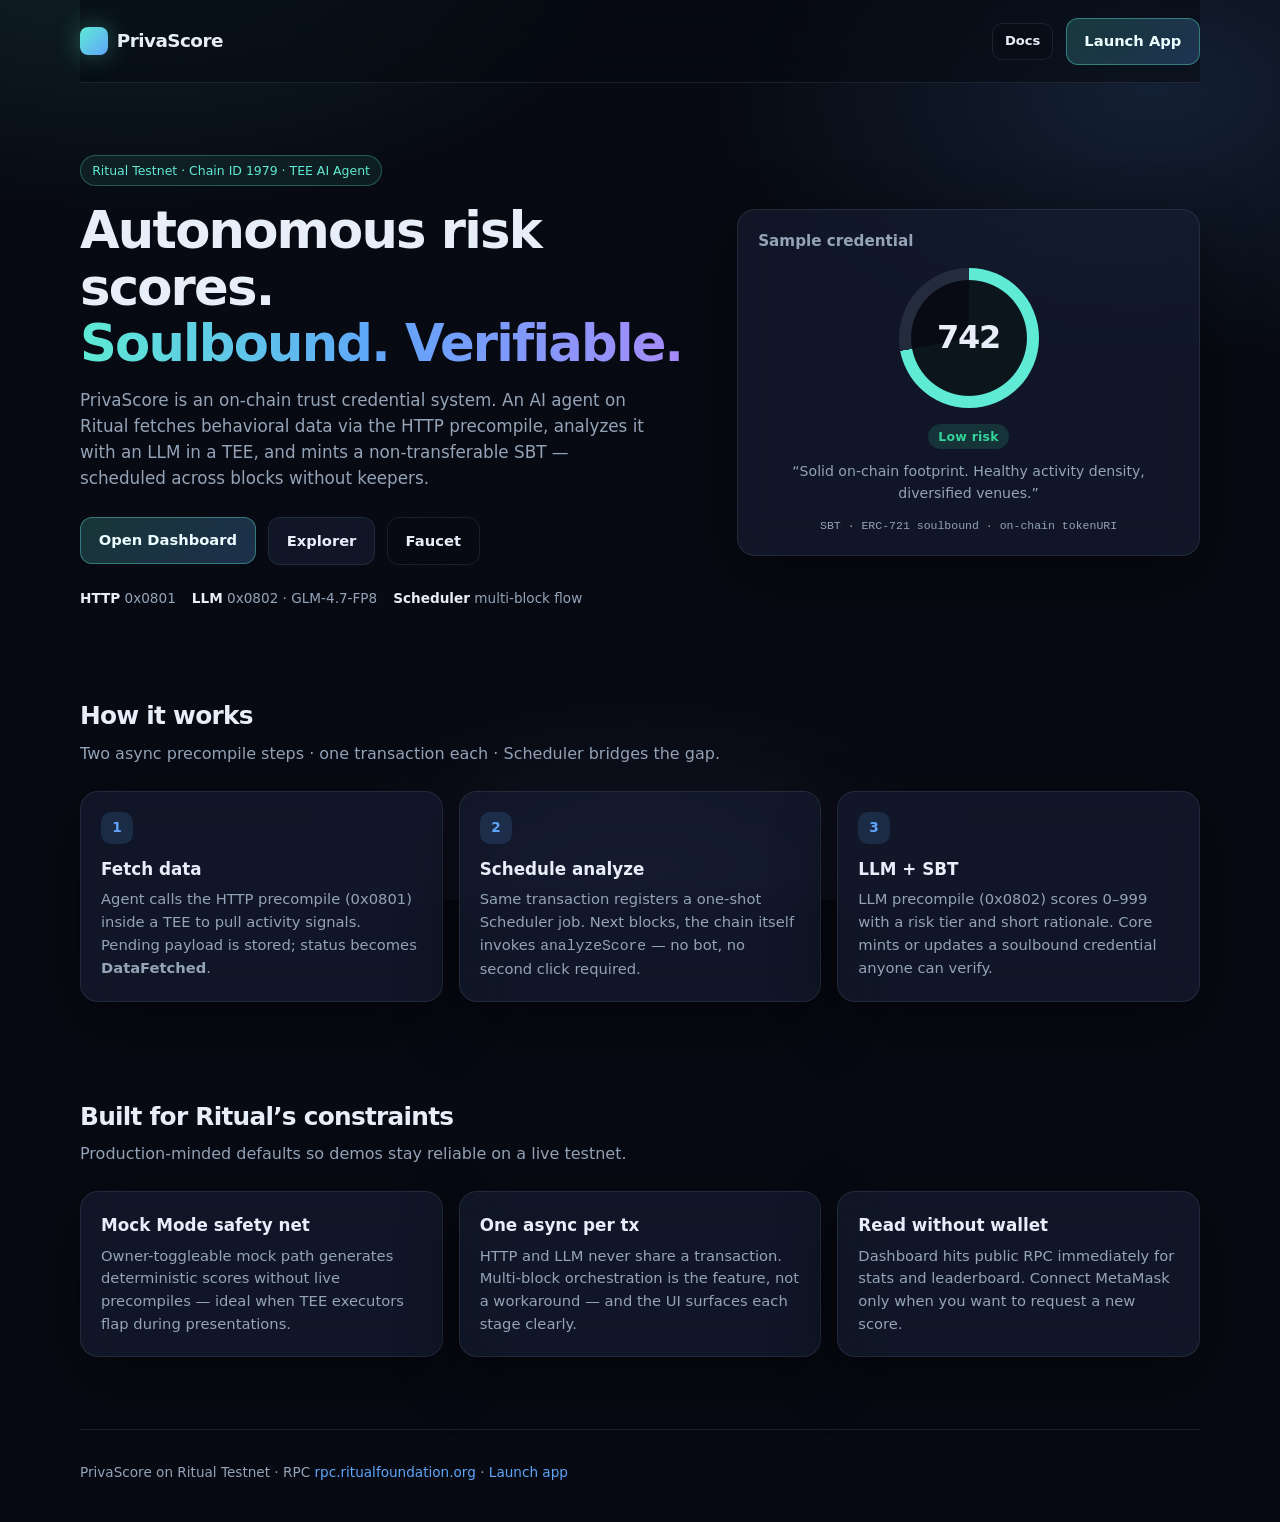
==== frontend/index.html @ 4072a8be "Initial commit: PrivaScore on Ritual Testnet Soulbound risk scores via HTTP+LLM precompiles, Schedul" ====
<!DOCTYPE html>
<html lang="en">
  <head>
    <meta charset="UTF-8" />
    <meta name="viewport" content="width=device-width, initial-scale=1" />
    <meta
      name="description"
      content="PrivaScore — autonomous on-chain risk & trust credentials powered by Ritual AI precompiles."
    />
    <title>PrivaScore · Ritual Testnet</title>
    <link rel="stylesheet" href="css/style.css" />
  </head>
  <body>
    <div class="container">
      <nav class="nav" aria-label="Primary">
        <div class="logo">
          <span class="logo-mark" aria-hidden="true"></span>
          PrivaScore
        </div>
        <div class="nav-actions">
          <a class="btn btn-ghost btn-sm" href="https://docs.ritualfoundation.org" target="_blank" rel="noopener">Docs</a>
          <a class="btn btn-primary" href="app.html">Launch App</a>
        </div>
      </nav>

      <header class="hero">
        <div>
          <div class="badge">Ritual Testnet · Chain ID 1979 · TEE AI Agent</div>
          <h1>
            Autonomous risk scores.<br />
            <span>Soulbound. Verifiable.</span>
          </h1>
          <p class="lead">
            PrivaScore is an on-chain trust credential system. An AI agent on Ritual fetches
            behavioral data via the HTTP precompile, analyzes it with an LLM in a TEE, and
            mints a non-transferable SBT — scheduled across blocks without keepers.
          </p>
          <div class="cta-row">
            <a class="btn btn-primary" href="app.html">Open Dashboard</a>
            <a class="btn" href="https://explorer.ritualfoundation.org" target="_blank" rel="noopener">Explorer</a>
            <a class="btn btn-ghost" href="https://faucet.ritualfoundation.org" target="_blank" rel="noopener">Faucet</a>
          </div>
          <div class="meta-row">
            <span><strong>HTTP</strong> 0x0801</span>
            <span><strong>LLM</strong> 0x0802 · GLM-4.7-FP8</span>
            <span><strong>Scheduler</strong> multi-block flow</span>
          </div>
        </div>
        <aside class="glass preview-card" aria-label="Sample credential">
          <h3>Sample credential</h3>
          <div class="score-ring" style="--p: 74">
            <strong>742</strong>
          </div>
          <div style="text-align: center; margin-bottom: 0.75rem">
            <span class="tier-pill tier-low">Low risk</span>
          </div>
          <p class="muted" style="font-size: 0.88rem; text-align: center">
            “Solid on-chain footprint. Healthy activity density, diversified venues.”
          </p>
          <p class="muted mono" style="font-size: 0.72rem; text-align: center; margin-top: 0.75rem">
            SBT · ERC-721 soulbound · on-chain tokenURI
          </p>
        </aside>
      </header>

      <section class="section">
        <h2>How it works</h2>
        <p class="sub">Two async precompile steps · one transaction each · Scheduler bridges the gap.</p>
        <div class="grid-3">
          <article class="glass step-card">
            <div class="step-num">1</div>
            <h3>Fetch data</h3>
            <p>
              Agent calls the HTTP precompile (0x0801) inside a TEE to pull activity signals.
              Pending payload is stored; status becomes <strong>DataFetched</strong>.
            </p>
          </article>
          <article class="glass step-card">
            <div class="step-num">2</div>
            <h3>Schedule analyze</h3>
            <p>
              Same transaction registers a one-shot Scheduler job. Next blocks, the chain
              itself invokes <code>analyzeScore</code> — no bot, no second click required.
            </p>
          </article>
          <article class="glass step-card">
            <div class="step-num">3</div>
            <h3>LLM + SBT</h3>
            <p>
              LLM precompile (0x0802) scores 0–999 with a risk tier and short rationale.
              Core mints or updates a soulbound credential anyone can verify.
            </p>
          </article>
        </div>
      </section>

      <section class="section">
        <h2>Built for Ritual’s constraints</h2>
        <p class="sub">Production-minded defaults so demos stay reliable on a live testnet.</p>
        <div class="grid-3">
          <article class="glass step-card">
            <h3>Mock Mode safety net</h3>
            <p>
              Owner-toggleable mock path generates deterministic scores without live precompiles —
              ideal when TEE executors flap during presentations.
            </p>
          </article>
          <article class="glass step-card">
            <h3>One async per tx</h3>
            <p>
              HTTP and LLM never share a transaction. Multi-block orchestration is the feature,
              not a workaround — and the UI surfaces each stage clearly.
            </p>
          </article>
          <article class="glass step-card">
            <h3>Read without wallet</h3>
            <p>
              Dashboard hits public RPC immediately for stats and leaderboard. Connect MetaMask
              only when you want to request a new score.
            </p>
          </article>
        </div>
      </section>

      <footer class="footer">
        <p>
          PrivaScore on Ritual Testnet · RPC
          <a href="https://rpc.ritualfoundation.org">rpc.ritualfoundation.org</a>
          ·
          <a href="app.html">Launch app</a>
        </p>
      </footer>
    </div>
  </body>
</html>
---- frontend/css/style.css ----
:root {
  --bg: #070a12;
  --bg-elevated: rgba(16, 22, 38, 0.72);
  --bg-card: rgba(22, 30, 52, 0.65);
  --border: rgba(148, 163, 184, 0.14);
  --border-strong: rgba(99, 179, 237, 0.35);
  --text: #e8eef9;
  --muted: #94a3b8;
  --accent: #5eead4;
  --accent-2: #60a5fa;
  --accent-3: #a78bfa;
  --danger: #fb7185;
  --warn: #fbbf24;
  --ok: #34d399;
  --glass: blur(18px);
  --radius: 18px;
  --shadow: 0 20px 60px rgba(0, 0, 0, 0.45);
  --font: "Segoe UI", ui-sans-serif, system-ui, -apple-system, sans-serif;
  --mono: ui-monospace, "Cascadia Code", "SF Mono", Menlo, Consolas, monospace;
}

* { box-sizing: border-box; margin: 0; padding: 0; }
html { scroll-behavior: smooth; }
body {
  font-family: var(--font);
  background: var(--bg);
  color: var(--text);
  min-height: 100vh;
  line-height: 1.55;
  overflow-x: hidden;
}
body::before {
  content: "";
  position: fixed;
  inset: 0;
  z-index: -1;
  background:
    radial-gradient(900px 500px at 10% -10%, rgba(94, 234, 212, 0.12), transparent 60%),
    radial-gradient(800px 500px at 90% 10%, rgba(96, 165, 250, 0.14), transparent 55%),
    radial-gradient(700px 400px at 50% 100%, rgba(167, 139, 250, 0.1), transparent 50%),
    var(--bg);
}

a { color: var(--accent); text-decoration: none; }
a:hover { text-decoration: underline; }

.container { width: min(1120px, 92vw); margin: 0 auto; }

/* Nav */
.nav {
  display: flex;
  align-items: center;
  justify-content: space-between;
  padding: 1.1rem 0;
  position: sticky;
  top: 0;
  z-index: 20;
  backdrop-filter: var(--glass);
  background: rgba(7, 10, 18, 0.55);
  border-bottom: 1px solid var(--border);
}
.logo {
  font-weight: 700;
  letter-spacing: -0.03em;
  font-size: 1.15rem;
  display: flex;
  align-items: center;
  gap: 0.55rem;
}
.logo-mark {
  width: 28px; height: 28px; border-radius: 8px;
  background: linear-gradient(135deg, var(--accent), var(--accent-2));
  box-shadow: 0 0 24px rgba(94, 234, 212, 0.35);
}
.nav-actions { display: flex; gap: 0.75rem; align-items: center; }

/* Buttons */
.btn {
  appearance: none;
  border: 1px solid var(--border);
  background: var(--bg-card);
  color: var(--text);
  border-radius: 12px;
  padding: 0.7rem 1.1rem;
  font-weight: 600;
  font-size: 0.92rem;
  cursor: pointer;
  transition: transform 120ms ease-out, border-color 120ms, background 120ms, box-shadow 120ms;
  backdrop-filter: var(--glass);
}
.btn:hover { border-color: var(--border-strong); transform: translateY(-1px); }
.btn:active { transform: scale(0.97); }
.btn:disabled { opacity: 0.5; cursor: not-allowed; transform: none; }
.btn-primary {
  background: linear-gradient(135deg, rgba(94, 234, 212, 0.2), rgba(96, 165, 250, 0.25));
  border-color: rgba(94, 234, 212, 0.4);
  color: #ecfeff;
}
.btn-primary:hover { box-shadow: 0 8px 28px rgba(94, 234, 212, 0.18); }
.btn-ghost { background: transparent; }
.btn-sm { padding: 0.45rem 0.75rem; font-size: 0.82rem; border-radius: 10px; }

/* Hero / landing */
.hero {
  padding: 4.5rem 0 3rem;
  display: grid;
  grid-template-columns: 1.2fr 0.9fr;
  gap: 2.5rem;
  align-items: center;
}
@media (max-width: 860px) {
  .hero { grid-template-columns: 1fr; padding-top: 2.5rem; }
}
.badge {
  display: inline-flex;
  gap: 0.4rem;
  align-items: center;
  font-size: 0.78rem;
  color: var(--accent);
  border: 1px solid rgba(94, 234, 212, 0.3);
  background: rgba(94, 234, 212, 0.08);
  padding: 0.3rem 0.7rem;
  border-radius: 999px;
  margin-bottom: 1rem;
}
.hero h1 {
  font-size: clamp(2.1rem, 4.5vw, 3.2rem);
  line-height: 1.1;
  letter-spacing: -0.035em;
  margin-bottom: 1rem;
}
.hero h1 span {
  background: linear-gradient(90deg, var(--accent), var(--accent-2), var(--accent-3));
  -webkit-background-clip: text;
  background-clip: text;
  color: transparent;
}
.lead { color: var(--muted); font-size: 1.05rem; max-width: 36rem; margin-bottom: 1.6rem; }
.cta-row { display: flex; flex-wrap: wrap; gap: 0.75rem; margin-bottom: 1.5rem; }
.meta-row { display: flex; flex-wrap: wrap; gap: 1rem; color: var(--muted); font-size: 0.85rem; }
.meta-row strong { color: var(--text); font-weight: 600; }

.glass {
  background: var(--bg-card);
  border: 1px solid var(--border);
  border-radius: var(--radius);
  backdrop-filter: var(--glass);
  box-shadow: var(--shadow);
}
.preview-card { padding: 1.25rem; }
.preview-card h3 { font-size: 0.95rem; margin-bottom: 0.9rem; color: var(--muted); font-weight: 600; }
.score-ring {
  width: 140px; height: 140px; margin: 0.5rem auto 1rem;
  border-radius: 50%;
  display: grid; place-items: center;
  background:
    radial-gradient(circle at center, rgba(7,10,18,0.95) 58%, transparent 59%),
    conic-gradient(var(--accent) 0 72%, rgba(148,163,184,0.15) 0);
}
.score-ring strong { font-size: 2rem; letter-spacing: -0.04em; }
.tier-pill {
  display: inline-block;
  padding: 0.2rem 0.65rem;
  border-radius: 999px;
  font-size: 0.78rem;
  font-weight: 700;
  letter-spacing: 0.02em;
}
.tier-low { background: rgba(52, 211, 153, 0.15); color: var(--ok); }
.tier-med { background: rgba(251, 191, 36, 0.15); color: var(--warn); }
.tier-high { background: rgba(251, 113, 133, 0.15); color: var(--danger); }

/* Steps */
.section { padding: 2.5rem 0 3.5rem; }
.section h2 {
  font-size: 1.55rem;
  letter-spacing: -0.03em;
  margin-bottom: 0.4rem;
}
.section .sub { color: var(--muted); margin-bottom: 1.5rem; }
.grid-3 {
  display: grid;
  grid-template-columns: repeat(3, 1fr);
  gap: 1rem;
}
@media (max-width: 800px) { .grid-3 { grid-template-columns: 1fr; } }
.step-card { padding: 1.25rem; }
.step-num {
  width: 32px; height: 32px; border-radius: 10px;
  display: grid; place-items: center;
  font-weight: 700; font-size: 0.85rem;
  background: rgba(96, 165, 250, 0.15);
  color: var(--accent-2);
  margin-bottom: 0.75rem;
}
.step-card h3 { font-size: 1.05rem; margin-bottom: 0.4rem; }
.step-card p { color: var(--muted); font-size: 0.92rem; }

/* App layout */
.app-shell { padding: 1.5rem 0 3rem; }
.app-header {
  display: flex; flex-wrap: wrap; gap: 1rem;
  justify-content: space-between; align-items: flex-start;
  margin-bottom: 1.25rem;
}
.status-bar {
  display: flex; flex-wrap: wrap; gap: 0.5rem; align-items: center;
  font-size: 0.82rem; color: var(--muted);
}
.dot {
  width: 8px; height: 8px; border-radius: 50%;
  background: var(--muted); display: inline-block;
}
.dot.on { background: var(--ok); box-shadow: 0 0 10px rgba(52,211,153,0.6); }
.dot.warn { background: var(--warn); }
.dot.off { background: var(--danger); }

.panel-grid {
  display: grid;
  grid-template-columns: 1.1fr 0.9fr;
  gap: 1rem;
}
@media (max-width: 900px) { .panel-grid { grid-template-columns: 1fr; } }
.panel { padding: 1.25rem; }
.panel h2 { font-size: 1.05rem; margin-bottom: 0.85rem; letter-spacing: -0.02em; }

.field { margin-bottom: 0.9rem; }
.field label {
  display: block; font-size: 0.8rem; color: var(--muted);
  margin-bottom: 0.35rem; font-weight: 600;
}
.field input, .field select {
  width: 100%;
  background: rgba(7, 10, 18, 0.55);
  border: 1px solid var(--border);
  border-radius: 12px;
  color: var(--text);
  padding: 0.75rem 0.9rem;
  font-family: var(--mono);
  font-size: 0.88rem;
  outline: none;
}
.field input:focus, .field select:focus {
  border-color: var(--border-strong);
  box-shadow: 0 0 0 3px rgba(96, 165, 250, 0.15);
}
.row-actions { display: flex; flex-wrap: wrap; gap: 0.55rem; }

/* Pipeline */
.pipeline {
  display: grid;
  gap: 0.55rem;
  margin: 1rem 0;
}
.pipe-step {
  display: grid;
  grid-template-columns: 28px 1fr auto;
  gap: 0.7rem;
  align-items: center;
  padding: 0.7rem 0.85rem;
  border-radius: 12px;
  border: 1px solid var(--border);
  background: rgba(7, 10, 18, 0.35);
  font-size: 0.9rem;
}
.pipe-step .idx {
  width: 28px; height: 28px; border-radius: 8px;
  display: grid; place-items: center;
  font-size: 0.75rem; font-weight: 700;
  background: rgba(148,163,184,0.12);
  color: var(--muted);
}
.pipe-step.active {
  border-color: rgba(96, 165, 250, 0.45);
  background: rgba(96, 165, 250, 0.08);
}
.pipe-step.done {
  border-color: rgba(52, 211, 153, 0.35);
  background: rgba(52, 211, 153, 0.07);
}
.pipe-step.done .idx, .pipe-step.active .idx {
  background: rgba(94, 234, 212, 0.18);
  color: var(--accent);
}
.pipe-step .state { font-size: 0.75rem; color: var(--muted); font-weight: 600; }

/* Result */
.result-box {
  margin-top: 1rem;
  padding: 1rem;
  border-radius: 14px;
  border: 1px dashed var(--border);
  min-height: 120px;
}
.result-score {
  font-size: 2.4rem;
  font-weight: 700;
  letter-spacing: -0.04em;
  line-height: 1;
}
.result-meta { color: var(--muted); font-size: 0.88rem; margin-top: 0.5rem; }
.reasoning {
  margin-top: 0.75rem;
  padding: 0.75rem;
  border-radius: 10px;
  background: rgba(7,10,18,0.45);
  color: var(--text);
  font-size: 0.9rem;
}

/* Leaderboard / showcase */
.table {
  width: 100%;
  border-collapse: collapse;
  font-size: 0.88rem;
}
.table th, .table td {
  text-align: left;
  padding: 0.65rem 0.4rem;
  border-bottom: 1px solid var(--border);
}
.table th { color: var(--muted); font-weight: 600; font-size: 0.78rem; }
.addr { font-family: var(--mono); font-size: 0.8rem; }
.muted { color: var(--muted); }
.mono { font-family: var(--mono); }

.log {
  margin-top: 1rem;
  max-height: 160px;
  overflow: auto;
  font-family: var(--mono);
  font-size: 0.75rem;
  color: var(--muted);
  background: rgba(7,10,18,0.45);
  border-radius: 10px;
  padding: 0.75rem;
  white-space: pre-wrap;
}

.footer {
  padding: 2rem 0 2.5rem;
  color: var(--muted);
  font-size: 0.85rem;
  border-top: 1px solid var(--border);
  margin-top: 1rem;
}
.footer a { color: var(--accent-2); }

.toast {
  position: fixed;
  bottom: 1.25rem;
  right: 1.25rem;
  z-index: 50;
  padding: 0.85rem 1.1rem;
  border-radius: 12px;
  background: rgba(16, 22, 38, 0.92);
  border: 1px solid var(--border-strong);
  box-shadow: var(--shadow);
  max-width: min(360px, 90vw);
  font-size: 0.88rem;
  transform: translateY(120%);
  opacity: 0;
  transition: transform 200ms ease-out, opacity 200ms;
}
.toast.show { transform: translateY(0); opacity: 1; }

@media (prefers-reduced-motion: reduce) {
  *, *::before, *::after {
    animation-duration: 0.01ms !important;
    transition-duration: 0.01ms !important;
  }
}
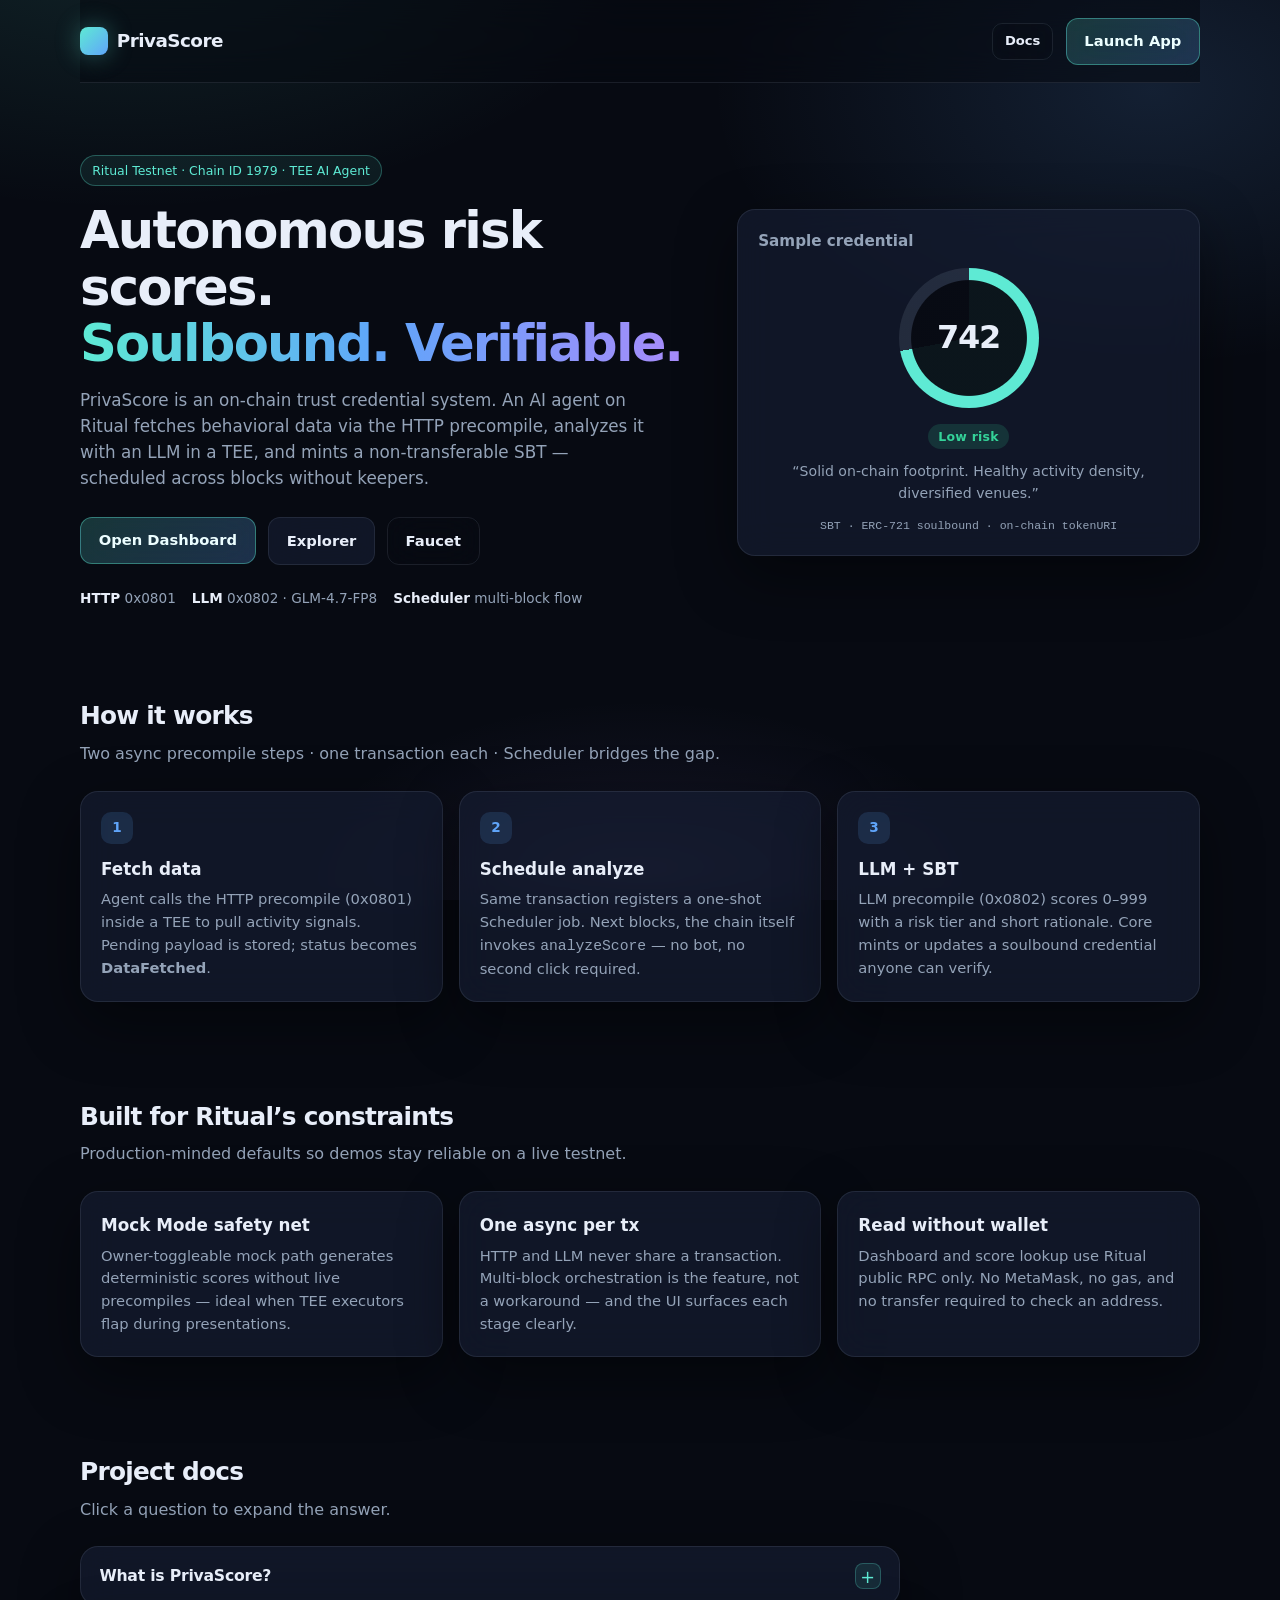
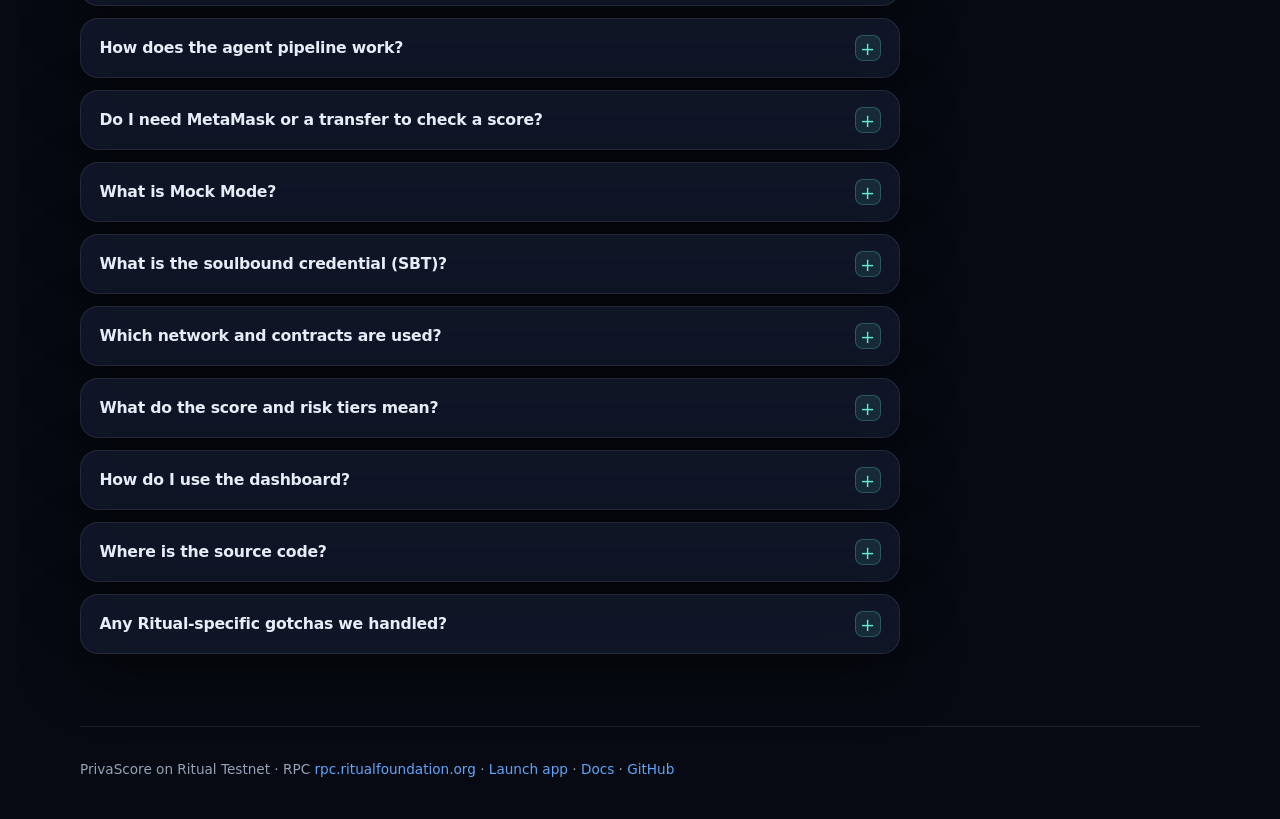
==== commit faf26225: "docs(ui): add FAQ accordion docs section on landing page" ====
--- a/frontend/index.html
+++ b/frontend/index.html
@@ -18,7 +18,7 @@
           PrivaScore
         </div>
         <div class="nav-actions">
-          <a class="btn btn-ghost btn-sm" href="https://docs.ritualfoundation.org" target="_blank" rel="noopener">Docs</a>
+          <a class="btn btn-ghost btn-sm" href="#docs">Docs</a>
           <a class="btn btn-primary" href="app.html">Launch App</a>
         </div>
       </nav>
@@ -115,10 +115,169 @@
           <article class="glass step-card">
             <h3>Read without wallet</h3>
             <p>
-              Dashboard hits public RPC immediately for stats and leaderboard. Connect MetaMask
-              only when you want to request a new score.
-            </p>
-          </article>
+              Dashboard and score lookup use Ritual public RPC only. No MetaMask, no gas, and no
+              transfer required to check an address.
+            </p>
+          </article>
+        </div>
+      </section>
+
+      <section class="section docs-section" id="docs">
+        <h2>Project docs</h2>
+        <p class="sub">Click a question to expand the answer.</p>
+
+        <div class="faq-list" role="list">
+          <details class="faq-item glass" role="listitem">
+            <summary>What is PrivaScore?</summary>
+            <div class="faq-body">
+              <p>
+                PrivaScore is an on-chain risk &amp; trust scoring system built for
+                <strong>Ritual Testnet</strong> (chain ID <strong>1979</strong>). It turns wallet
+                activity signals into a score from <strong>0–999</strong>, a risk tier
+                (Low / Medium / High), and a short reasoning string that anyone can verify.
+              </p>
+            </div>
+          </details>
+
+          <details class="faq-item glass" role="listitem">
+            <summary>How does the agent pipeline work?</summary>
+            <div class="faq-body">
+              <p>The smart-contract agent is designed as a multi-step Ritual flow:</p>
+              <ol>
+                <li><strong>Fetch</strong> — HTTP precompile <code>0x0801</code> pulls external data in a TEE.</li>
+                <li><strong>Schedule</strong> — Scheduler system contract queues the next step (no keeper bots).</li>
+                <li><strong>Analyze</strong> — LLM precompile <code>0x0802</code> (model <code>zai-org/GLM-4.7-FP8</code>) returns score + tier + reasoning.</li>
+                <li><strong>Settle</strong> — <code>PrivaScoreCore</code> records the result and mints/updates a soulbound SBT.</li>
+              </ol>
+              <p>
+                Ritual allows only <strong>one short-running async precompile per transaction</strong>,
+                so HTTP and LLM are never called in the same tx.
+              </p>
+            </div>
+          </details>
+
+          <details class="faq-item glass" role="listitem">
+            <summary>Do I need MetaMask or a transfer to check a score?</summary>
+            <div class="faq-body">
+              <p>
+                <strong>No.</strong> On the dashboard, paste any wallet address and click
+                <strong>Check Score</strong>. Lookup is fully <strong>read-only</strong> over
+                <code>https://rpc.ritualfoundation.org</code>. If you never connect a wallet, the app
+                never sends a transaction and never spends gas.
+              </p>
+            </div>
+          </details>
+
+          <details class="faq-item glass" role="listitem">
+            <summary>What is Mock Mode?</summary>
+            <div class="faq-body">
+              <p>
+                Mock Mode is an owner-toggle on the agent contract. When enabled, HTTP/LLM precompiles
+                are simulated on-chain with deterministic data so demos stay stable if TEE executors
+                are flaky. Production demos can keep Mock Mode on as a safety net while still using
+                real contracts, events, and SBT minting.
+              </p>
+            </div>
+          </details>
+
+          <details class="faq-item glass" role="listitem">
+            <summary>What is the soulbound credential (SBT)?</summary>
+            <div class="faq-body">
+              <p>
+                Each settled address can receive a non-transferable ERC-721 credential from
+                <code>PrivaScoreCore</code>. Transfers, approvals, and sales are blocked. Metadata is
+                returned via on-chain <code>tokenURI</code> (base64 JSON) so explorers can show score
+                and tier without an off-chain metadata server.
+              </p>
+            </div>
+          </details>
+
+          <details class="faq-item glass" role="listitem">
+            <summary>Which network and contracts are used?</summary>
+            <div class="faq-body">
+              <ul>
+                <li><strong>Network:</strong> Ritual Testnet · Chain ID <code>1979</code></li>
+                <li><strong>RPC:</strong> <code>https://rpc.ritualfoundation.org</code></li>
+                <li><strong>Explorer:</strong> <a href="https://explorer.ritualfoundation.org" target="_blank" rel="noopener">explorer.ritualfoundation.org</a></li>
+                <li><strong>Faucet:</strong> <a href="https://faucet.ritualfoundation.org" target="_blank" rel="noopener">faucet.ritualfoundation.org</a></li>
+                <li><strong>PrivaScoreCore:</strong> <code class="mono break">0xcD3bDa961f452D35420042f5c05685Cad9DfDa33</code></li>
+                <li><strong>PrivaScoreAgent:</strong> <code class="mono break">0x9f8A3Fd04bC40a593936B4dfD8798B89Ae1487c5</code></li>
+                <li><strong>PrivaToken:</strong> <code class="mono break">0xd66a39bC33354EC20fC03673D3835eC5C50aE42d</code></li>
+              </ul>
+              <p>
+                System contracts (pre-deployed on Ritual): Scheduler
+                <code class="mono">0x56e776…D58B</code>, RitualWallet
+                <code class="mono">0x532F0d…3948</code>, AsyncDelivery
+                <code class="mono">0x5A1621…39F6</code>.
+              </p>
+            </div>
+          </details>
+
+          <details class="faq-item glass" role="listitem">
+            <summary>What do the score and risk tiers mean?</summary>
+            <div class="faq-body">
+              <ul>
+                <li><strong>Score:</strong> integer <code>0–999</code> (higher = stronger trust signals in the demo model).</li>
+                <li><strong>Tier 0 · Low:</strong> typically score &lt; 333 — healthier activity profile.</li>
+                <li><strong>Tier 1 · Medium:</strong> 333–665 — mixed behavioral signals.</li>
+                <li><strong>Tier 2 · High:</strong> ≥ 666 — elevated anomaly / short-tenure risk.</li>
+              </ul>
+              <p>
+                Tier thresholds are applied on-chain when parsing LLM or mock output. Reasoning is a
+                short human-readable summary stored with the score record.
+              </p>
+            </div>
+          </details>
+
+          <details class="faq-item glass" role="listitem">
+            <summary>How do I use the dashboard?</summary>
+            <div class="faq-body">
+              <ol>
+                <li>Open the <a href="app.html">app dashboard</a>.</li>
+                <li>Paste a wallet address, or click <strong>Use</strong> on the leaderboard.</li>
+                <li>Click <strong>Check Score</strong> (or press Enter).</li>
+                <li>Watch the 1 → 2 → 3 pipeline animation, then read the score, tier, and reasoning.</li>
+              </ol>
+              <p>
+                Leaderboard mixes live on-chain settlements with sample rows for a fuller demo board.
+                No wallet connection is required for lookup.
+              </p>
+            </div>
+          </details>
+
+          <details class="faq-item glass" role="listitem">
+            <summary>Where is the source code?</summary>
+            <div class="faq-body">
+              <p>
+                The full stack (Foundry contracts, tests, deploy scripts, and static frontend) lives on
+                GitHub:
+                <a href="https://github.com/ptc123456/privascore-ritual" target="_blank" rel="noopener">
+                  github.com/ptc123456/privascore-ritual
+                </a>.
+              </p>
+              <p>
+                For Ritual developer references see
+                <a href="https://docs.ritualfoundation.org" target="_blank" rel="noopener">docs.ritualfoundation.org</a>
+                and the
+                <a href="https://github.com/ritual-foundation/ritual-dapp-skills" target="_blank" rel="noopener">ritual-dapp-skills</a>
+                repository.
+              </p>
+            </div>
+          </details>
+
+          <details class="faq-item glass" role="listitem">
+            <summary>Any Ritual-specific gotchas we handled?</summary>
+            <div class="faq-body">
+              <ul>
+                <li>Priority fee must be ≥ <strong>1 gwei</strong> or txs can vanish silently.</li>
+                <li>Do not use <code>--legacy</code> transactions on Ritual.</li>
+                <li><code>block.timestamp</code> is in <strong>milliseconds</strong> on Ritual.</li>
+                <li>Precompile mocks must use <code>fallback</code> (avoid double ABI-encoding).</li>
+                <li>LLM requests must include <code>convoHistory</code> (empty tuple is valid).</li>
+                <li>AsyncDelivery callbacks must verify <code>msg.sender == AsyncDelivery</code>.</li>
+              </ul>
+            </div>
+          </details>
         </div>
       </section>
 
@@ -128,8 +287,23 @@
           <a href="https://rpc.ritualfoundation.org">rpc.ritualfoundation.org</a>
           ·
           <a href="app.html">Launch app</a>
+          ·
+          <a href="#docs">Docs</a>
+          ·
+          <a href="https://github.com/ptc123456/privascore-ritual" target="_blank" rel="noopener">GitHub</a>
         </p>
       </footer>
     </div>
+    <script>
+      // Accordion: only one open FAQ at a time (optional UX polish)
+      document.querySelectorAll(".faq-item").forEach((item) => {
+        item.addEventListener("toggle", () => {
+          if (!item.open) return;
+          document.querySelectorAll(".faq-item").forEach((other) => {
+            if (other !== item) other.open = false;
+          });
+        });
+      });
+    </script>
   </body>
 </html>
--- a/frontend/css/style.css
+++ b/frontend/css/style.css
@@ -262,6 +262,7 @@
   border: 1px solid var(--border);
   background: rgba(7, 10, 18, 0.35);
   font-size: 0.9rem;
+  transition: border-color 120ms ease-out, background 120ms ease-out, transform 100ms ease-out;
 }
 .pipe-step .idx {
   width: 28px; height: 28px; border-radius: 8px;
@@ -273,6 +274,7 @@
 .pipe-step.active {
   border-color: rgba(96, 165, 250, 0.45);
   background: rgba(96, 165, 250, 0.08);
+  transform: scale(1.01);
 }
 .pipe-step.done {
   border-color: rgba(52, 211, 153, 0.35);
@@ -282,6 +284,15 @@
   background: rgba(94, 234, 212, 0.18);
   color: var(--accent);
 }
+.pipe-step.failed {
+  border-color: rgba(251, 113, 133, 0.45);
+  background: rgba(251, 113, 133, 0.08);
+}
+.pipe-step.failed .idx {
+  background: rgba(251, 113, 133, 0.2);
+  color: var(--danger);
+}
+.pipe-step.failed .state { color: var(--danger); }
 .pipe-step .state { font-size: 0.75rem; color: var(--muted); font-weight: 600; }
 
 /* Result */
@@ -291,12 +302,14 @@
   border-radius: 14px;
   border: 1px dashed var(--border);
   min-height: 120px;
+  transition: opacity 150ms ease-out;
 }
 .result-score {
   font-size: 2.4rem;
   font-weight: 700;
   letter-spacing: -0.04em;
   line-height: 1;
+  transition: transform 150ms ease-out;
 }
 .result-meta { color: var(--muted); font-size: 0.88rem; margin-top: 0.5rem; }
 .reasoning {
@@ -309,6 +322,12 @@
 }
 
 /* Leaderboard / showcase */
+.lb-scroll {
+  max-height: 520px;
+  overflow: auto;
+  margin: 0 -0.15rem;
+  padding-right: 0.15rem;
+}
 .table {
   width: 100%;
   border-collapse: collapse;
@@ -319,8 +338,41 @@
   padding: 0.65rem 0.4rem;
   border-bottom: 1px solid var(--border);
 }
-.table th { color: var(--muted); font-weight: 600; font-size: 0.78rem; }
-.addr { font-family: var(--mono); font-size: 0.8rem; }
+.table th {
+  color: var(--muted);
+  font-weight: 600;
+  font-size: 0.78rem;
+  position: sticky;
+  top: 0;
+  background: rgba(16, 22, 38, 0.95);
+  z-index: 1;
+}
+.addr { font-family: var(--mono); font-size: 0.8rem; white-space: nowrap; }
+.rank { font-family: var(--mono); font-size: 0.75rem; width: 2.2rem; }
+.note-cell { max-width: 14rem; }
+.row-live td { background: rgba(52, 211, 153, 0.04); }
+.row-more td { border-bottom: none; font-size: 0.8rem; letter-spacing: 0.02em; }
+.lb-badge {
+  display: inline-block;
+  font-size: 0.62rem;
+  font-weight: 700;
+  letter-spacing: 0.04em;
+  padding: 0.1rem 0.35rem;
+  border-radius: 6px;
+  vertical-align: middle;
+  margin-left: 0.25rem;
+  font-family: var(--font);
+}
+.lb-badge.live {
+  background: rgba(52, 211, 153, 0.16);
+  color: var(--ok);
+  border: 1px solid rgba(52, 211, 153, 0.35);
+}
+.lb-badge.demo {
+  background: rgba(148, 163, 184, 0.12);
+  color: var(--muted);
+  border: 1px solid var(--border);
+}
 .muted { color: var(--muted); }
 .mono { font-family: var(--mono); }
 
@@ -336,6 +388,88 @@
   padding: 0.75rem;
   white-space: pre-wrap;
 }
+
+/* Docs / FAQ accordion */
+.docs-section { scroll-margin-top: 5rem; }
+.faq-list {
+  display: grid;
+  gap: 0.75rem;
+  max-width: 820px;
+}
+.faq-item {
+  padding: 0;
+  overflow: hidden;
+  transition: border-color 150ms ease-out, box-shadow 150ms ease-out;
+}
+.faq-item[open] {
+  border-color: var(--border-strong);
+  box-shadow: 0 12px 40px rgba(0, 0, 0, 0.28);
+}
+.faq-item summary {
+  list-style: none;
+  cursor: pointer;
+  padding: 1rem 1.15rem;
+  font-weight: 600;
+  font-size: 0.98rem;
+  letter-spacing: -0.015em;
+  display: flex;
+  align-items: center;
+  justify-content: space-between;
+  gap: 1rem;
+  user-select: none;
+  transition: background 120ms ease-out;
+}
+.faq-item summary::-webkit-details-marker { display: none; }
+.faq-item summary::after {
+  content: "+";
+  flex-shrink: 0;
+  width: 1.5rem;
+  height: 1.5rem;
+  border-radius: 8px;
+  display: grid;
+  place-items: center;
+  font-size: 1.1rem;
+  font-weight: 500;
+  color: var(--accent);
+  background: rgba(94, 234, 212, 0.1);
+  border: 1px solid rgba(94, 234, 212, 0.25);
+  transition: transform 150ms ease-out, background 150ms ease-out;
+}
+.faq-item[open] summary::after {
+  content: "−";
+  background: rgba(96, 165, 250, 0.12);
+  border-color: rgba(96, 165, 250, 0.35);
+  color: var(--accent-2);
+}
+.faq-item summary:hover {
+  background: rgba(255, 255, 255, 0.03);
+}
+.faq-item summary:focus-visible {
+  outline: 2px solid var(--accent-2);
+  outline-offset: 2px;
+}
+.faq-body {
+  padding: 0 1.15rem 1.15rem;
+  color: var(--muted);
+  font-size: 0.92rem;
+  border-top: 1px solid var(--border);
+  padding-top: 0.9rem;
+  margin-top: 0;
+}
+.faq-body p { margin-bottom: 0.65rem; }
+.faq-body p:last-child { margin-bottom: 0; }
+.faq-body ol,
+.faq-body ul {
+  margin: 0.4rem 0 0.75rem 1.15rem;
+}
+.faq-body li { margin-bottom: 0.35rem; }
+.faq-body code,
+.mono.break {
+  font-family: var(--mono);
+  font-size: 0.8rem;
+  word-break: break-all;
+}
+.faq-body a { color: var(--accent-2); }
 
 .footer {
   padding: 2rem 0 2.5rem;
